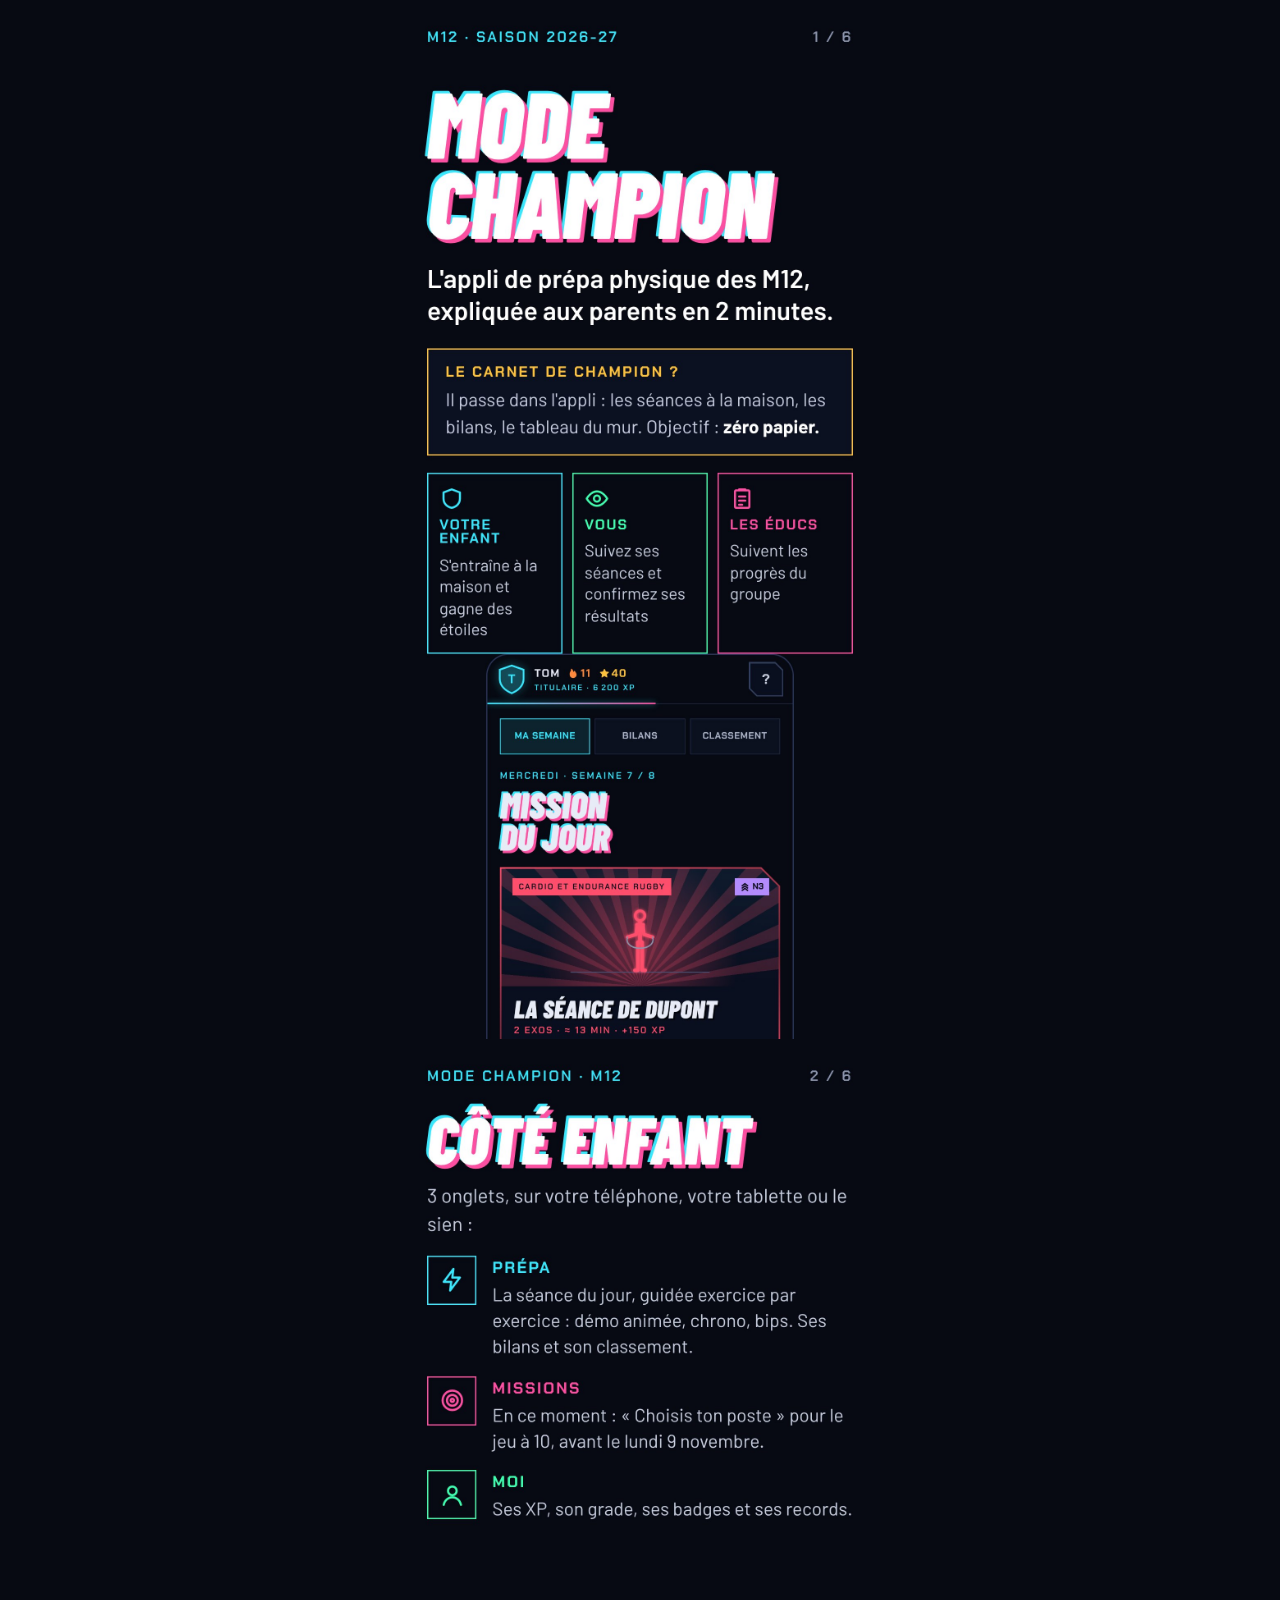
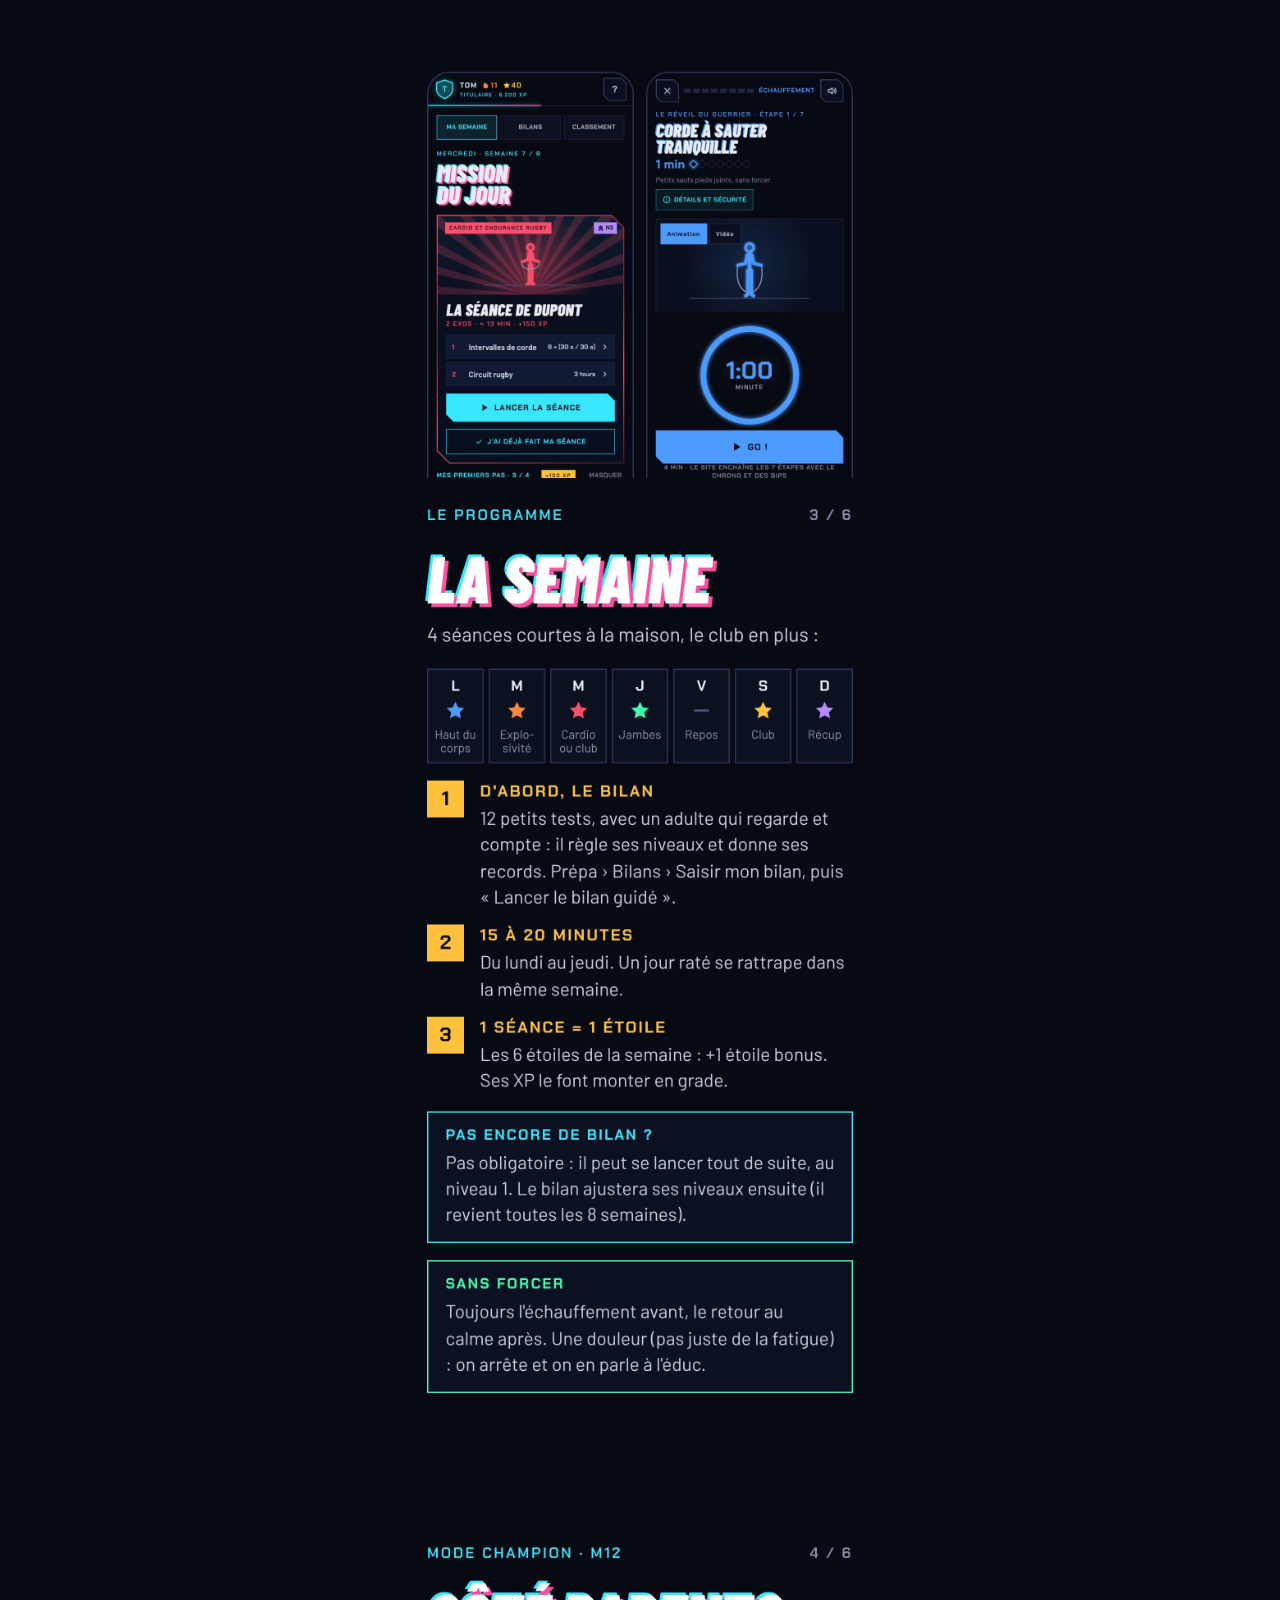
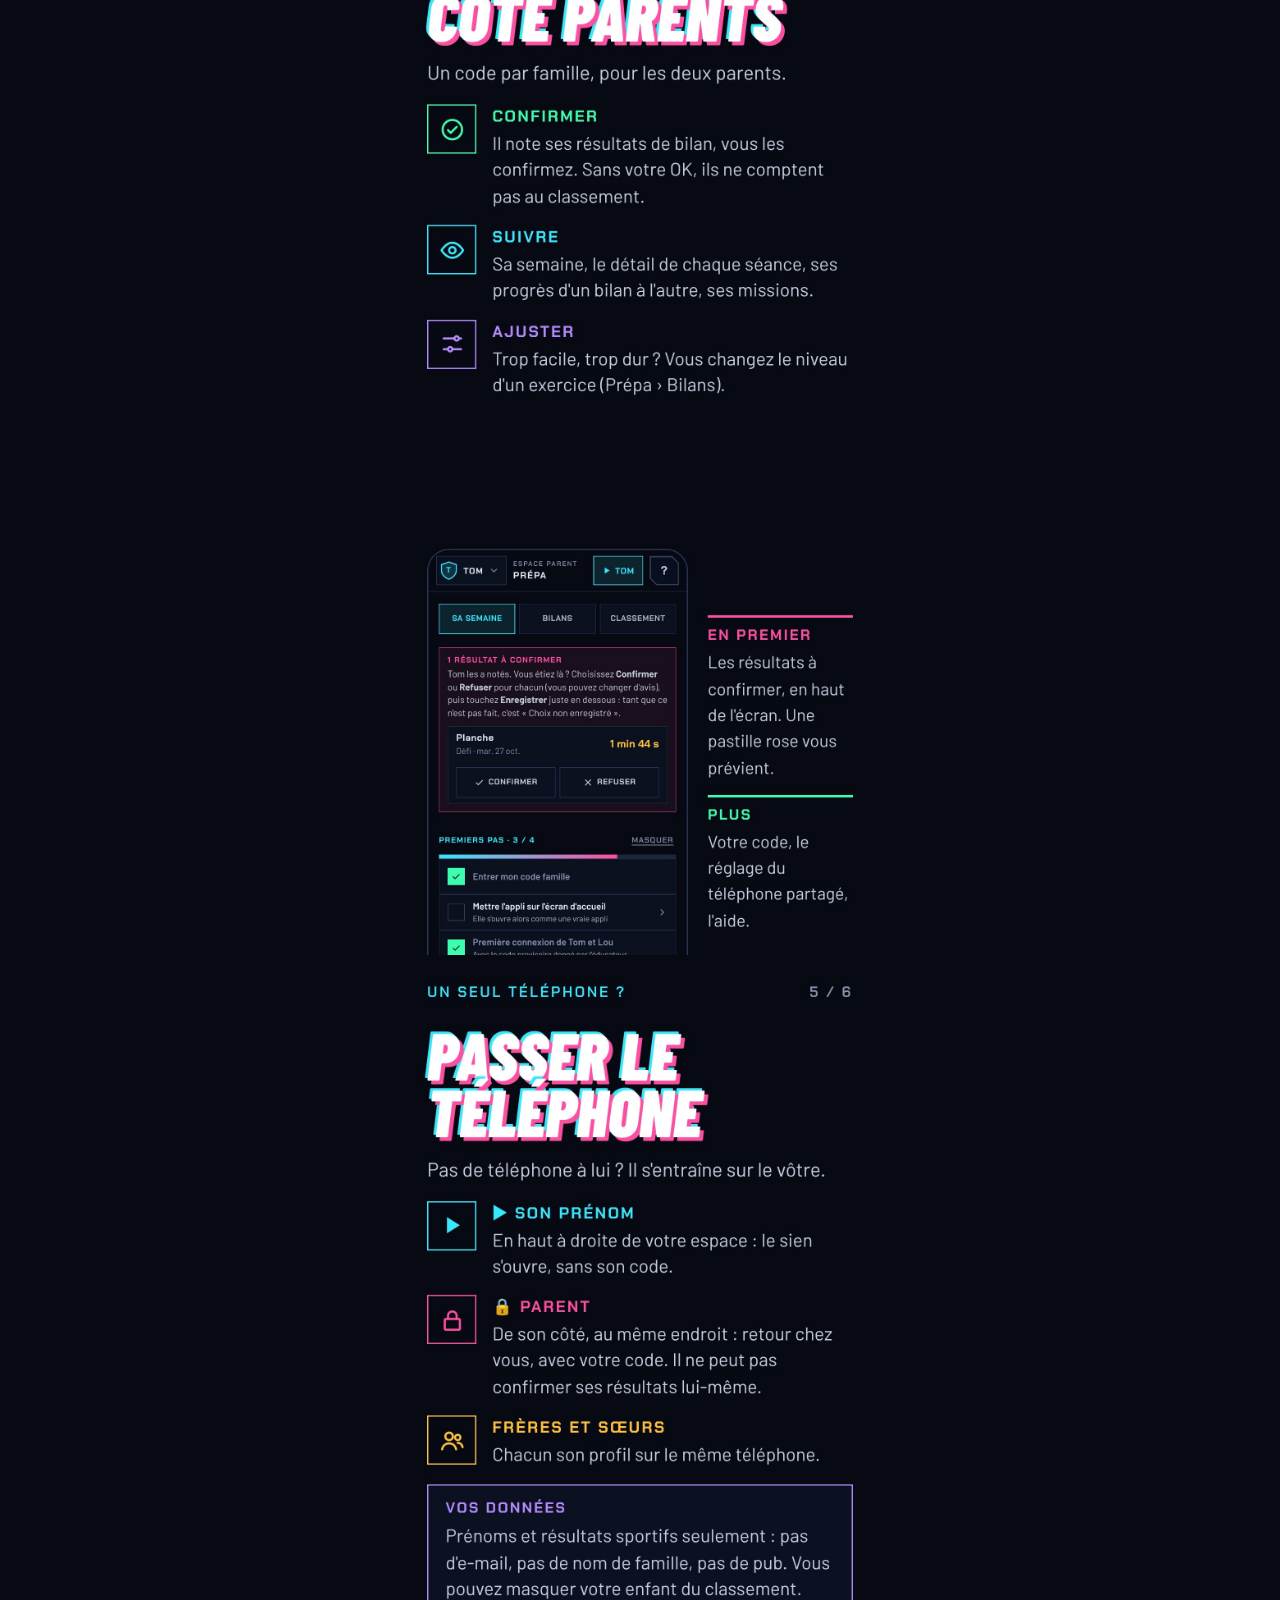
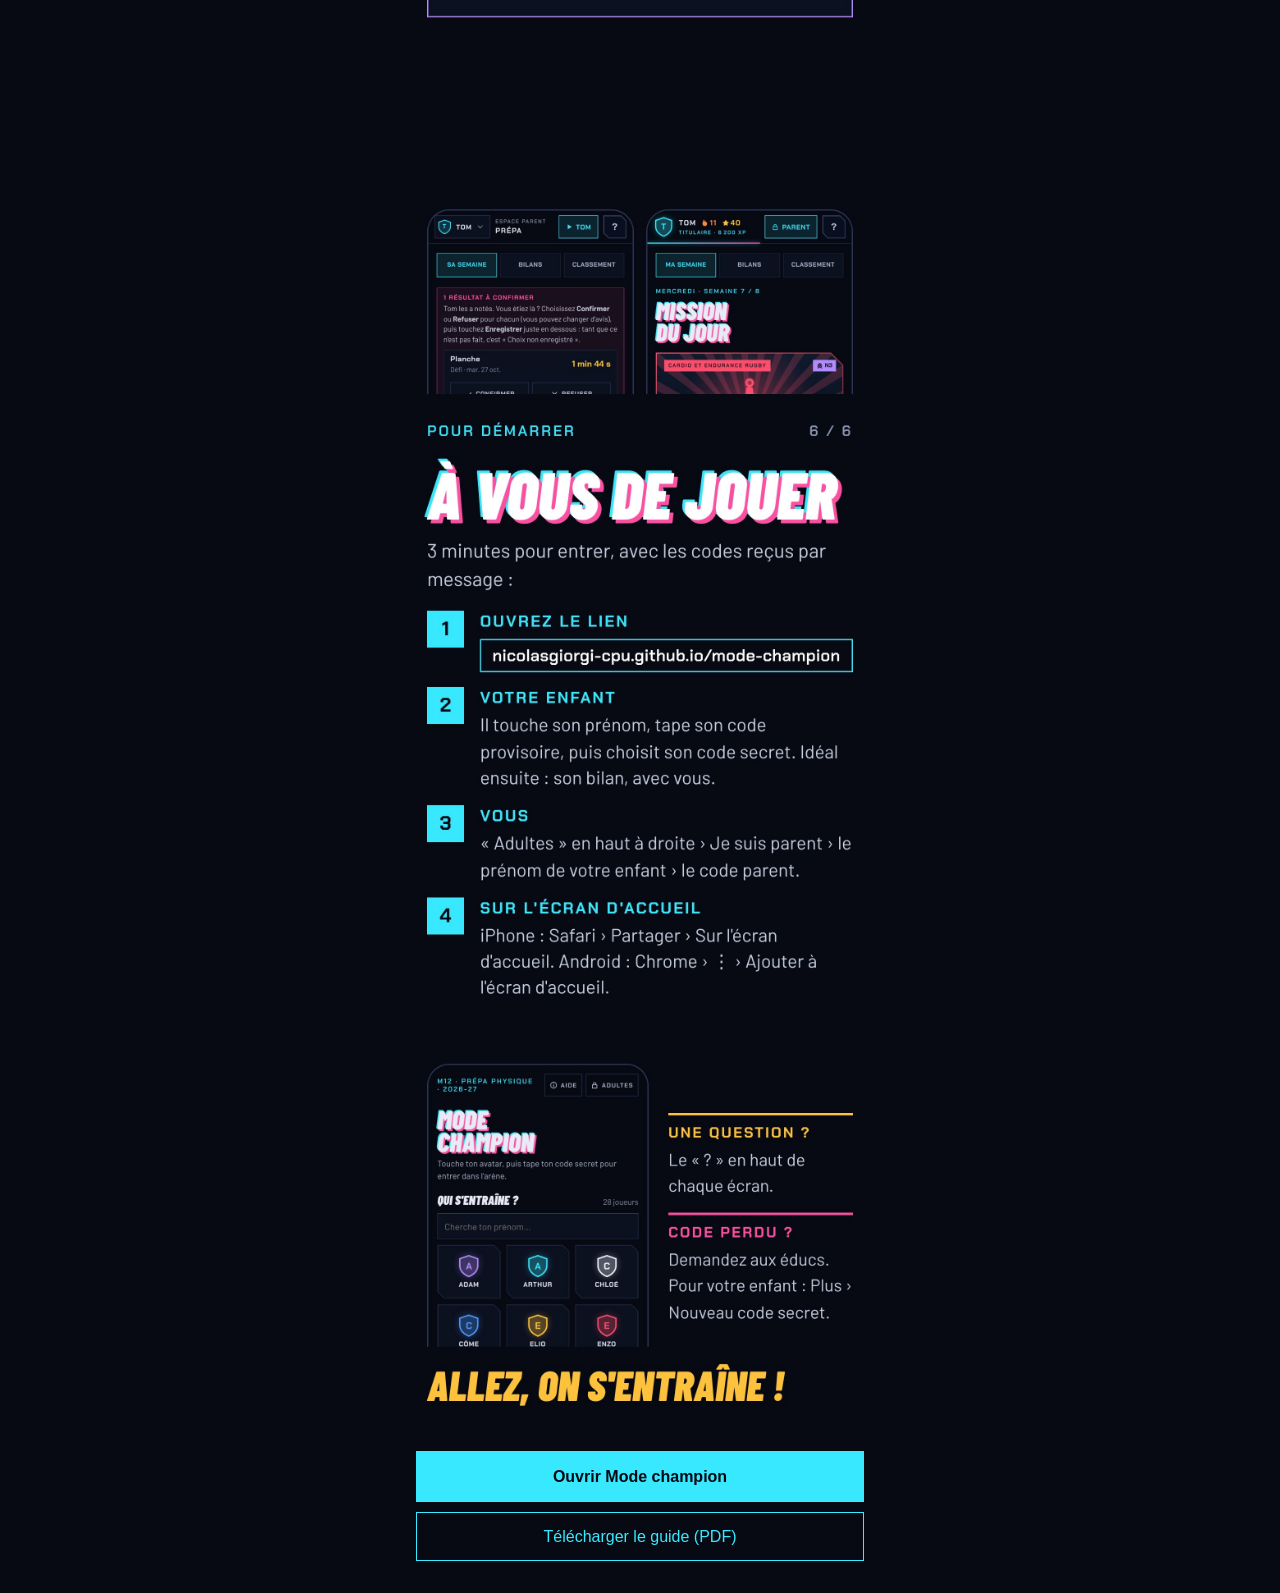
==== guide-parents/index.html @ a851044a "Guide parents « Mode champion en 2 min » (page guide-parents/, 6 images et PDF, brouillon à valider)" ====
<!doctype html>
<html lang="fr">
<head>
<meta charset="utf-8">
<meta name="viewport" content="width=device-width, initial-scale=1">
<title>Mode champion en 2 minutes · parents</title>
<meta name="description" content="L'appli de prépa physique des M12, expliquée aux parents en 2 minutes.">
<meta property="og:title" content="Mode champion en 2 minutes · parents">
<meta property="og:description" content="L'appli de prépa physique des M12, expliquée aux parents en 2 minutes.">
<meta property="og:image" content="https://nicolasgiorgi-cpu.github.io/mode-champion/guide-parents/1.jpg">
<meta property="og:type" content="website">
<meta name="theme-color" content="#070A12">
<link rel="icon" href="../icons/icon-192.png">
<style>
  :root { color-scheme: dark; }
  * { box-sizing: border-box; }
  body { margin: 0; background: #070A12; color: #E8ECF7; font: 16px/1.45 -apple-system, BlinkMacSystemFont, "Segoe UI", Roboto, sans-serif; }
  main { max-width: 480px; margin: 0 auto; padding: 0 0 32px; }
  img { display: block; width: 100%; height: auto; }
  .bar { display: flex; flex-direction: column; gap: 10px; padding: 18px 16px 0; }
  a.btn { display: block; text-align: center; padding: 14px 16px; font-weight: 700; text-decoration: none; color: #070A12; background: #38E8FF; }
  a.btn2 { display: block; text-align: center; padding: 12px 16px; text-decoration: none; color: #38E8FF; border: 1.5px solid #38E8FF; }
</style>
</head>
<body>
<main>
  <img src="1.jpg" alt="Mode champion : l'appli de prépa physique des M12, expliquée aux parents en 2 minutes.">
  <img src="2.jpg" alt="Côté enfant : 3 onglets, Prépa, Missions et Moi." loading="lazy">
  <img src="3.jpg" alt="La semaine : d'abord le bilan (pas obligatoire), 4 séances de 15 à 20 minutes, 1 séance = 1 étoile." loading="lazy">
  <img src="4.jpg" alt="Côté parents : confirmer ses résultats, suivre, ajuster ses niveaux." loading="lazy">
  <img src="5.jpg" alt="Passer le téléphone : le bouton avec son prénom, puis Parent pour revenir." loading="lazy">
  <img src="6.jpg" alt="Pour démarrer : le lien, le code de l'enfant, le code parent, l'écran d'accueil." loading="lazy">
  <div class="bar">
    <a class="btn" href="../">Ouvrir Mode champion</a>
    <a class="btn2" href="mode-champion-guide-parents.pdf" download>Télécharger le guide (PDF)</a>
  </div>
</main>
</body>
</html>
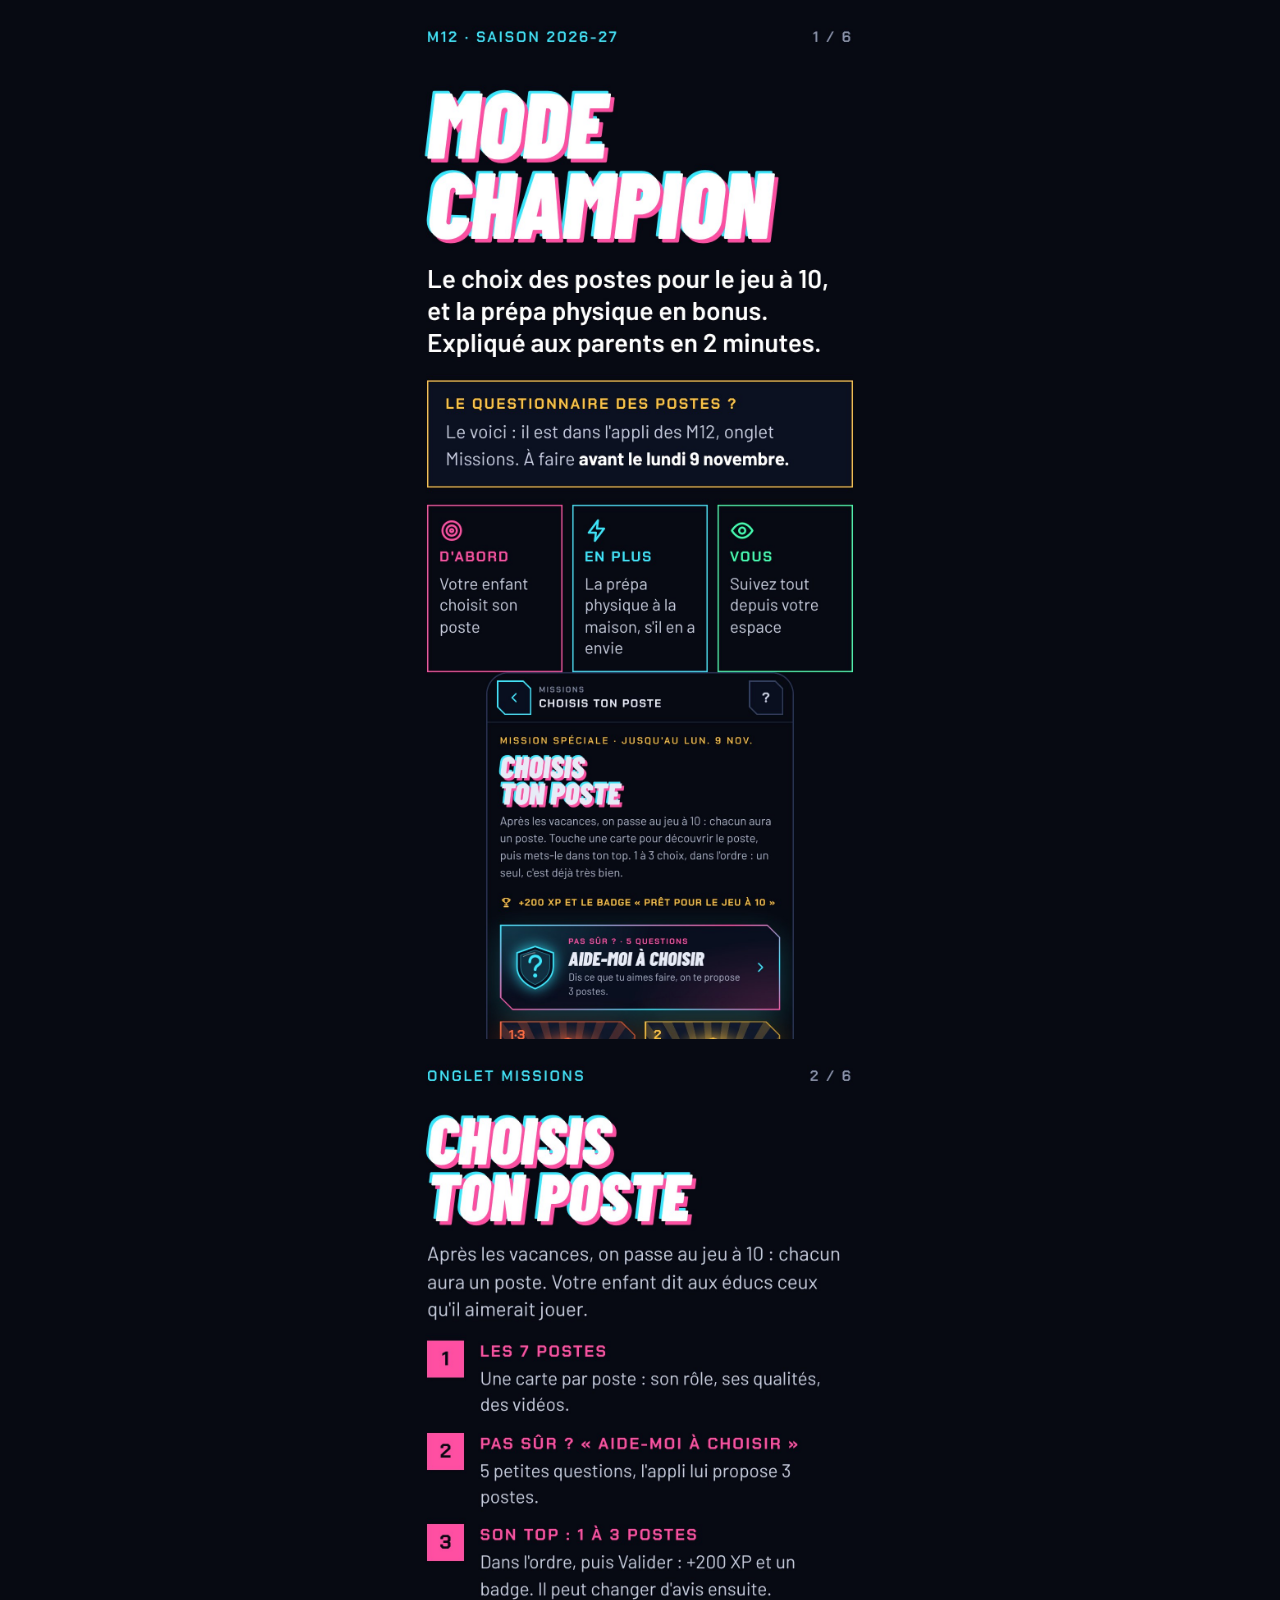
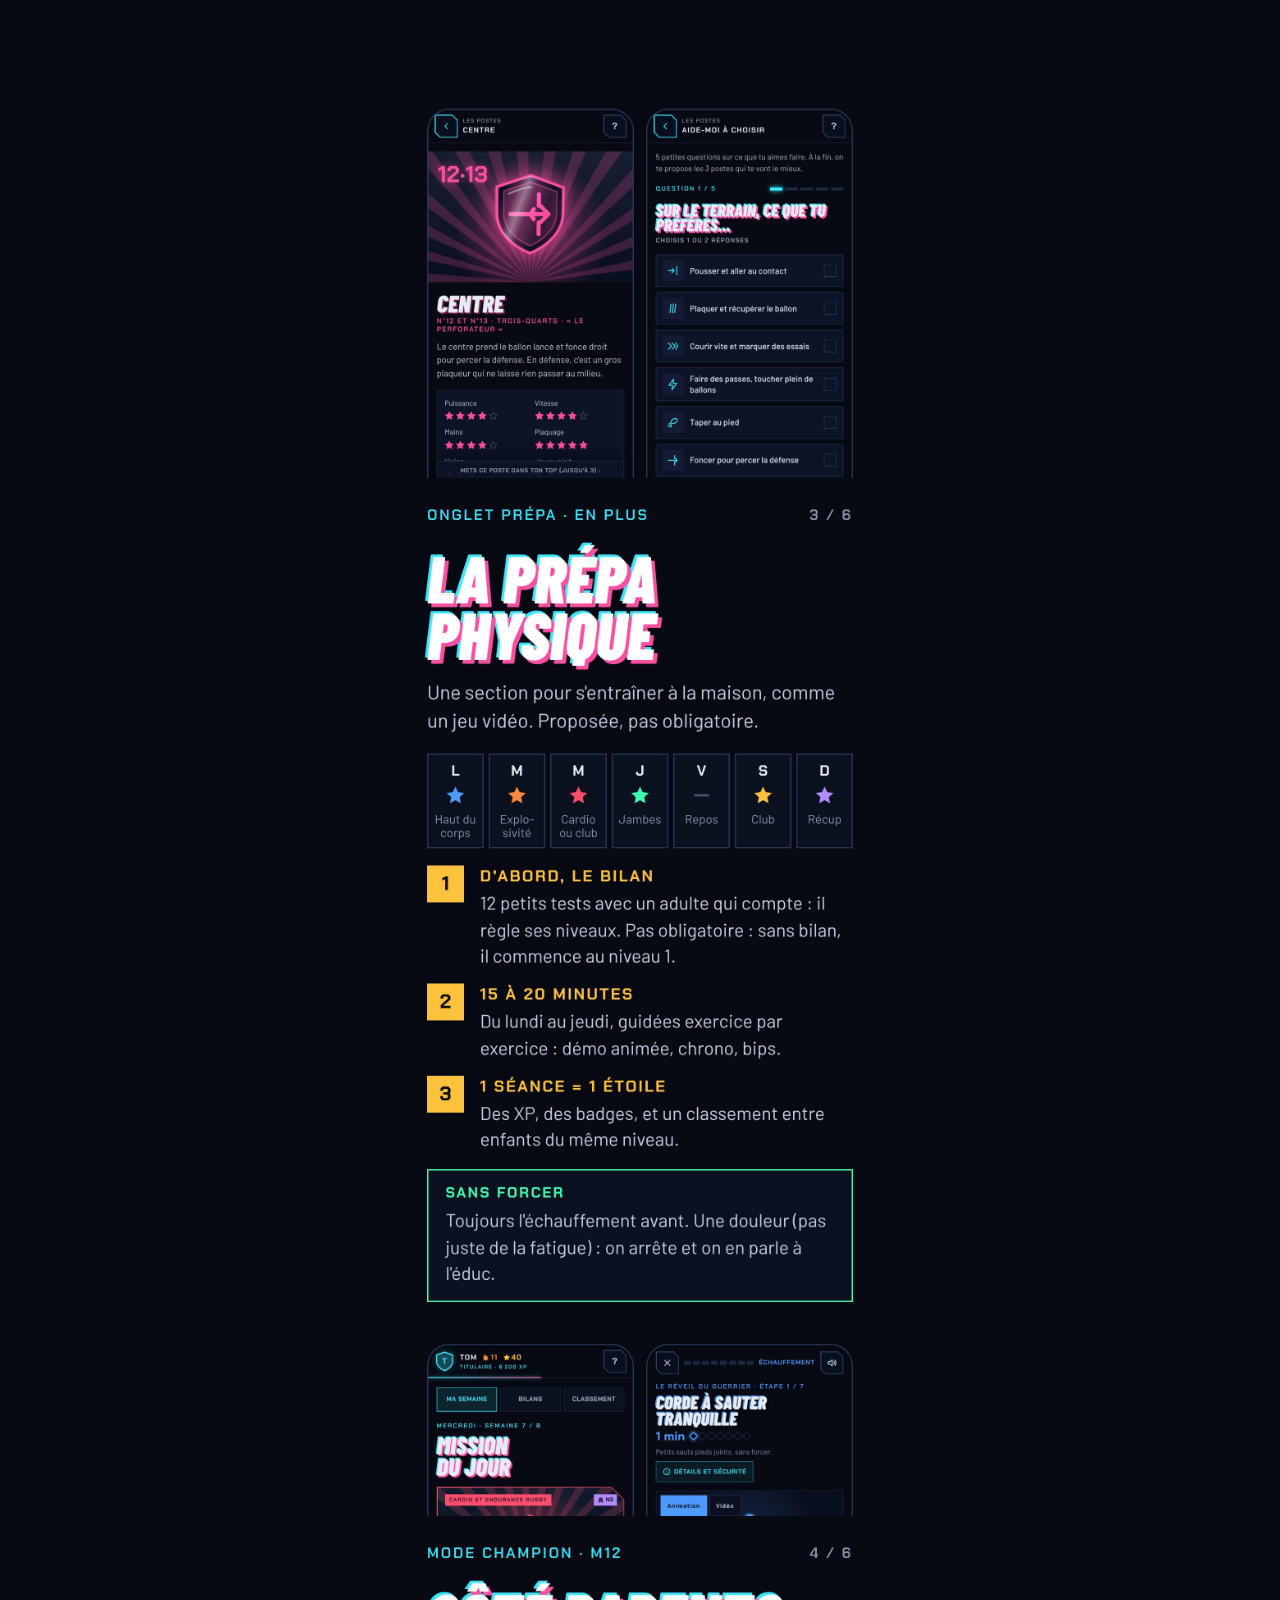
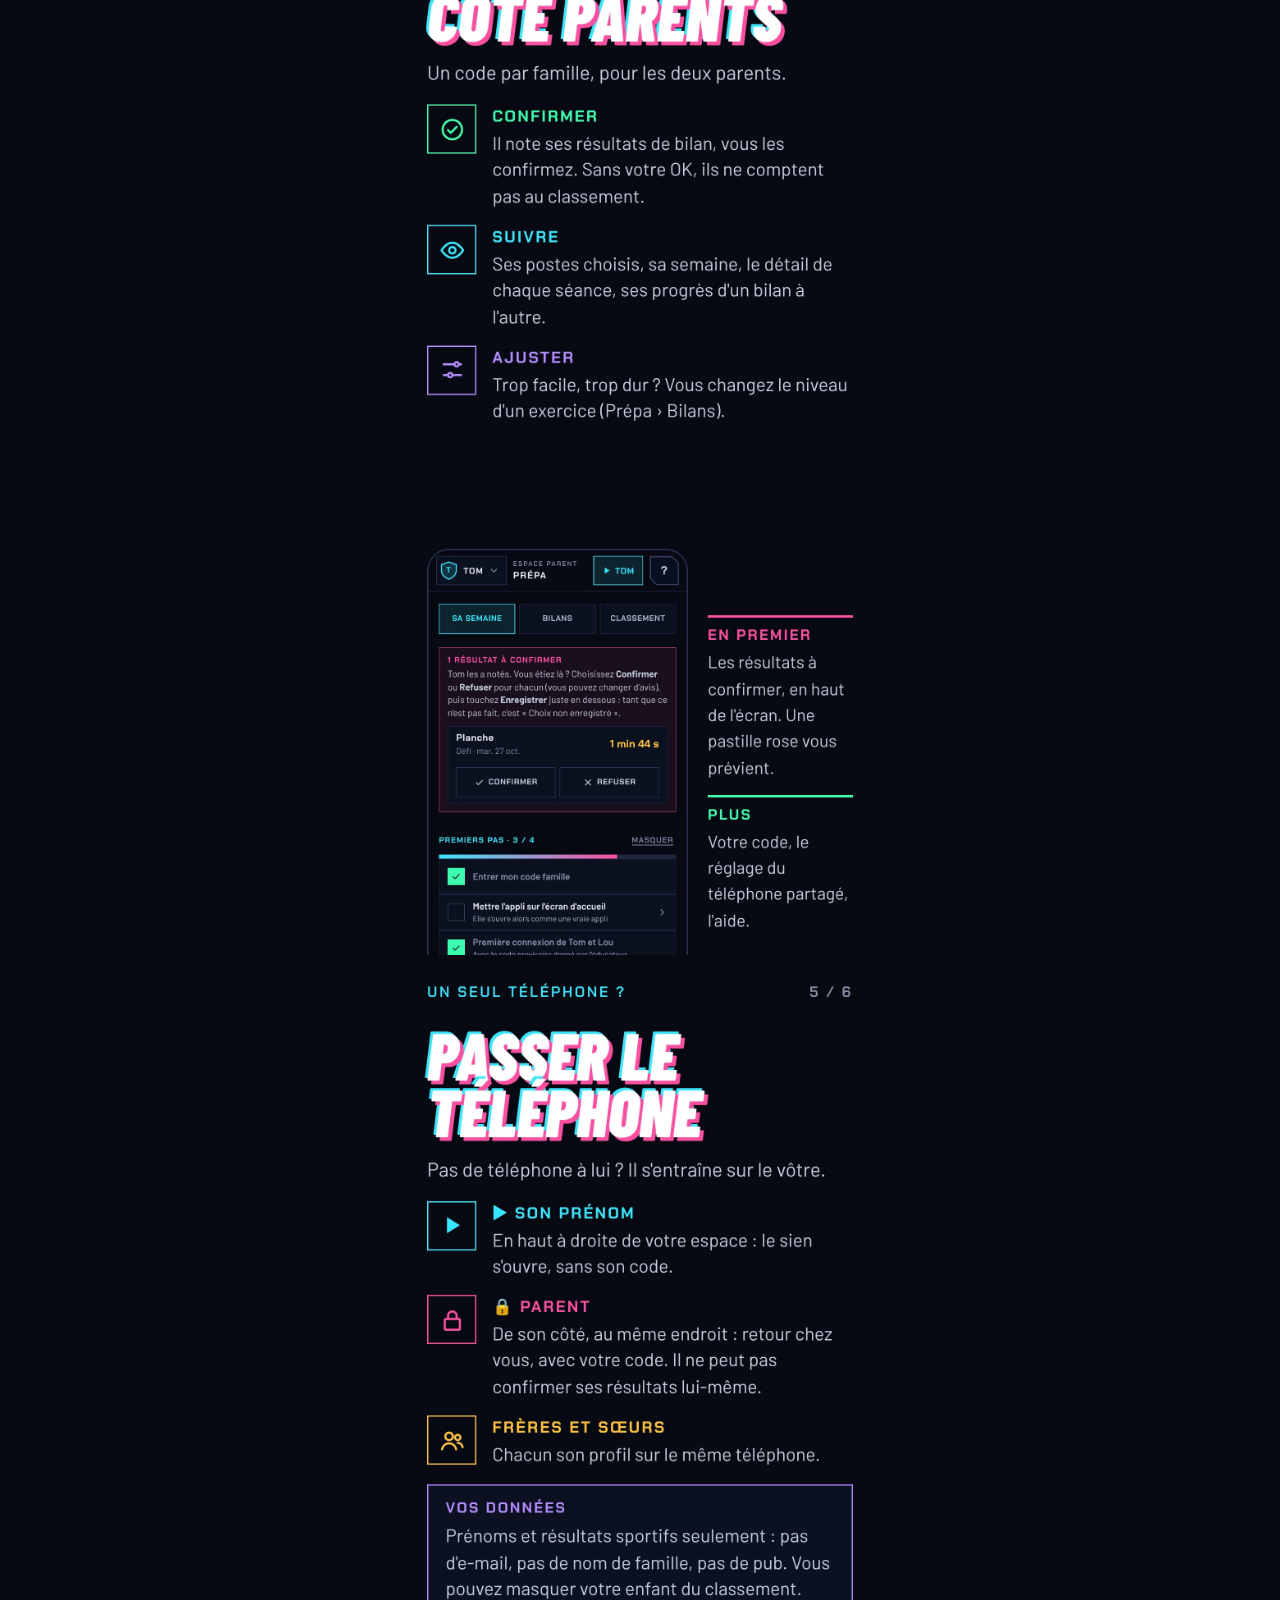
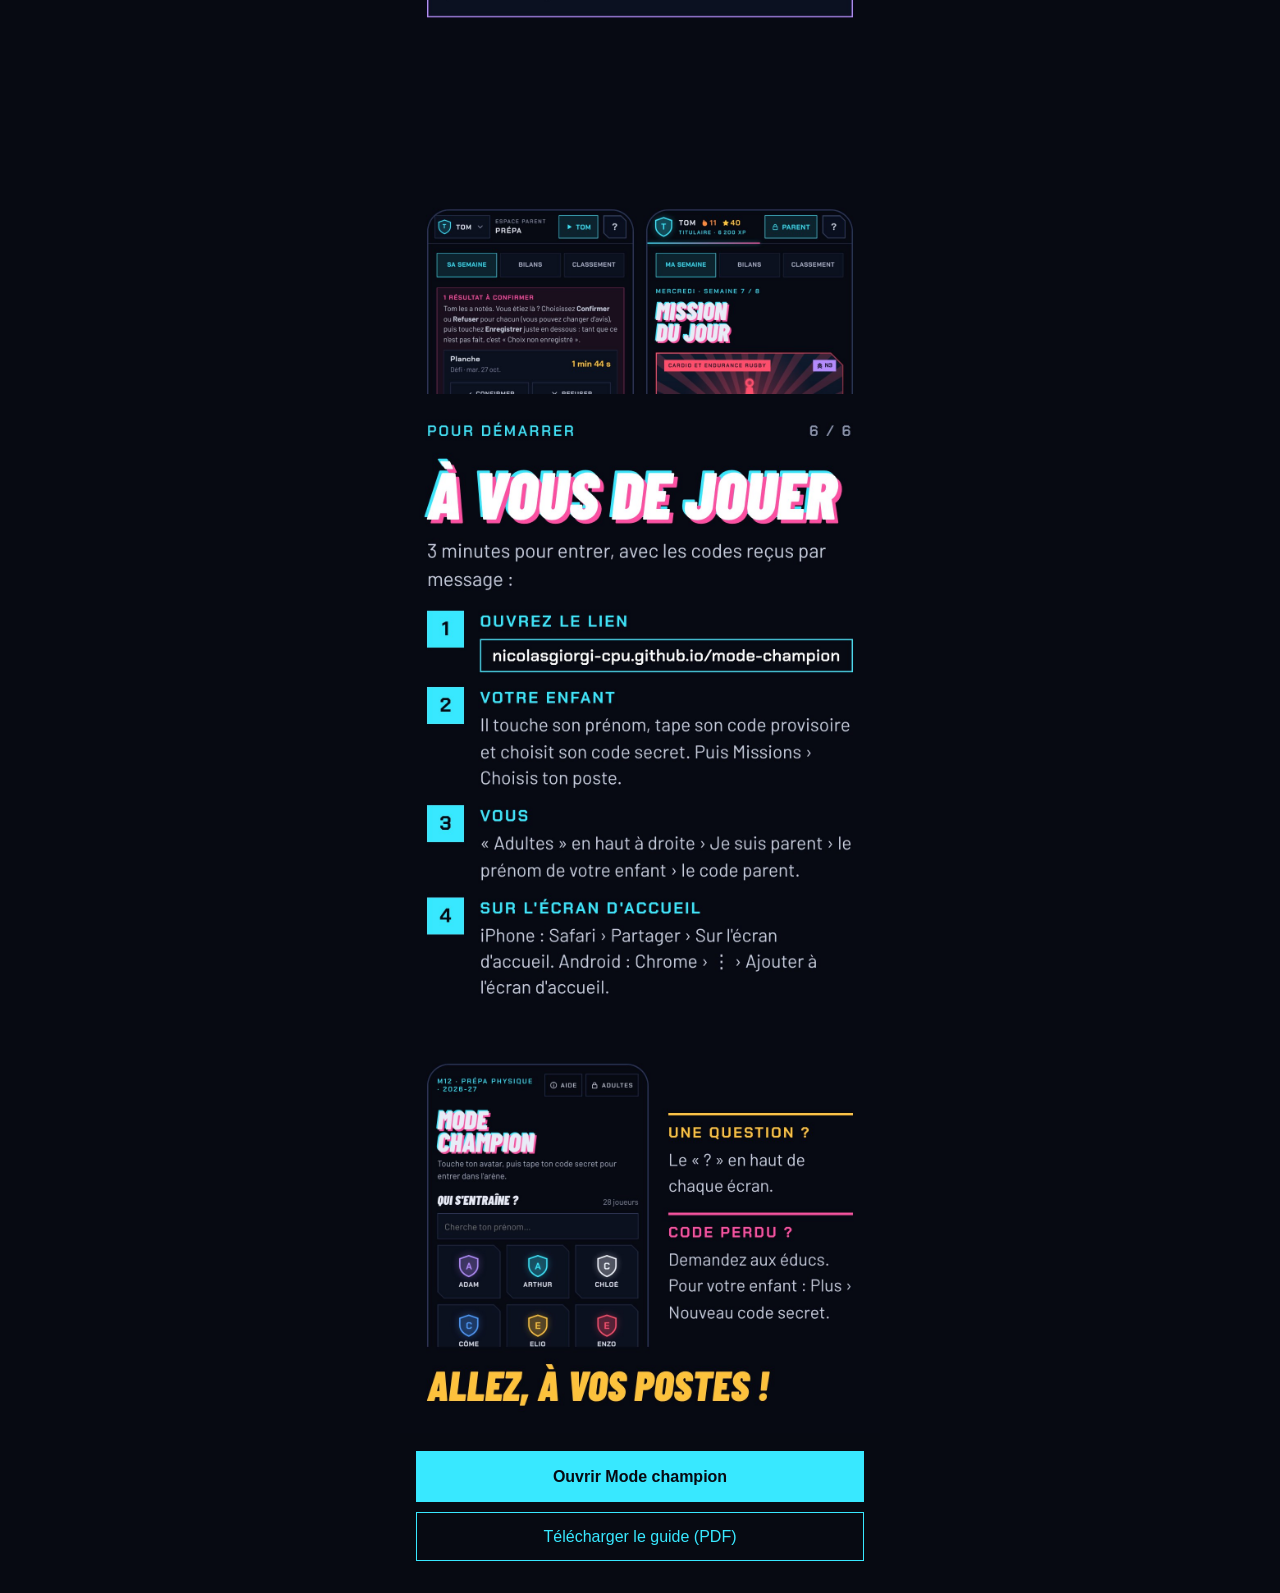
==== commit 00ed0319: "Guide parents v2 : d'abord le choix des postes, puis la prépa physique en plus (brouillon à valider)" ====
--- a/guide-parents/index.html
+++ b/guide-parents/index.html
@@ -4,9 +4,9 @@
 <meta charset="utf-8">
 <meta name="viewport" content="width=device-width, initial-scale=1">
 <title>Mode champion en 2 minutes · parents</title>
-<meta name="description" content="L'appli de prépa physique des M12, expliquée aux parents en 2 minutes.">
+<meta name="description" content="Le choix des postes pour le jeu à 10 et la prépa physique des M12, expliqués aux parents en 2 minutes.">
 <meta property="og:title" content="Mode champion en 2 minutes · parents">
-<meta property="og:description" content="L'appli de prépa physique des M12, expliquée aux parents en 2 minutes.">
+<meta property="og:description" content="Le choix des postes pour le jeu à 10 et la prépa physique des M12, expliqués aux parents en 2 minutes.">
 <meta property="og:image" content="https://nicolasgiorgi-cpu.github.io/mode-champion/guide-parents/1.jpg">
 <meta property="og:type" content="website">
 <meta name="theme-color" content="#070A12">
@@ -24,9 +24,9 @@
 </head>
 <body>
 <main>
-  <img src="1.jpg" alt="Mode champion : l'appli de prépa physique des M12, expliquée aux parents en 2 minutes.">
-  <img src="2.jpg" alt="Côté enfant : 3 onglets, Prépa, Missions et Moi." loading="lazy">
-  <img src="3.jpg" alt="La semaine : d'abord le bilan (pas obligatoire), 4 séances de 15 à 20 minutes, 1 séance = 1 étoile." loading="lazy">
+  <img src="1.jpg" alt="Mode champion : le choix des postes pour le jeu à 10 et la prépa physique en bonus, expliqués aux parents en 2 minutes.">
+  <img src="2.jpg" alt="Choisis ton poste : les 7 postes, le test Aide-moi à choisir, son top de 1 à 3 postes." loading="lazy">
+  <img src="3.jpg" alt="La prépa physique, en plus : d'abord le bilan (pas obligatoire), 4 séances de 15 à 20 minutes, 1 séance = 1 étoile." loading="lazy">
   <img src="4.jpg" alt="Côté parents : confirmer ses résultats, suivre, ajuster ses niveaux." loading="lazy">
   <img src="5.jpg" alt="Passer le téléphone : le bouton avec son prénom, puis Parent pour revenir." loading="lazy">
   <img src="6.jpg" alt="Pour démarrer : le lien, le code de l'enfant, le code parent, l'écran d'accueil." loading="lazy">
